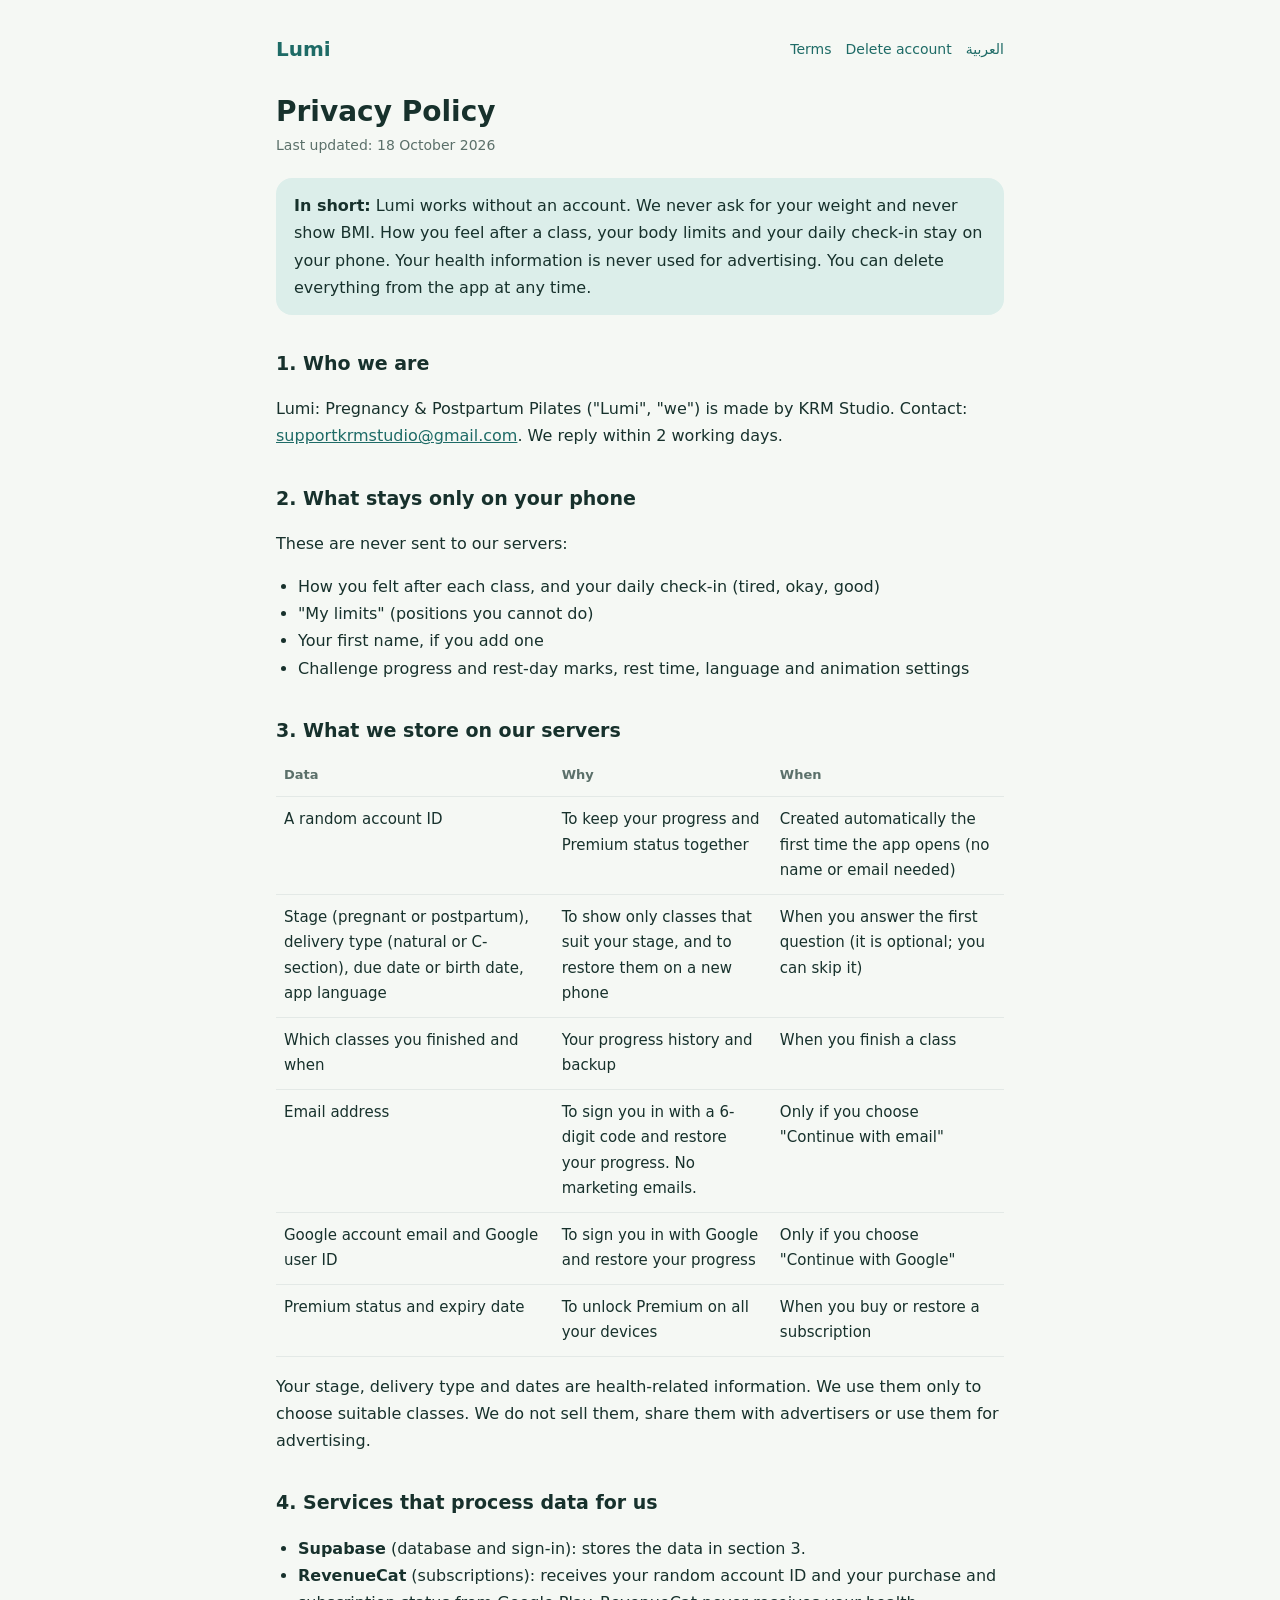
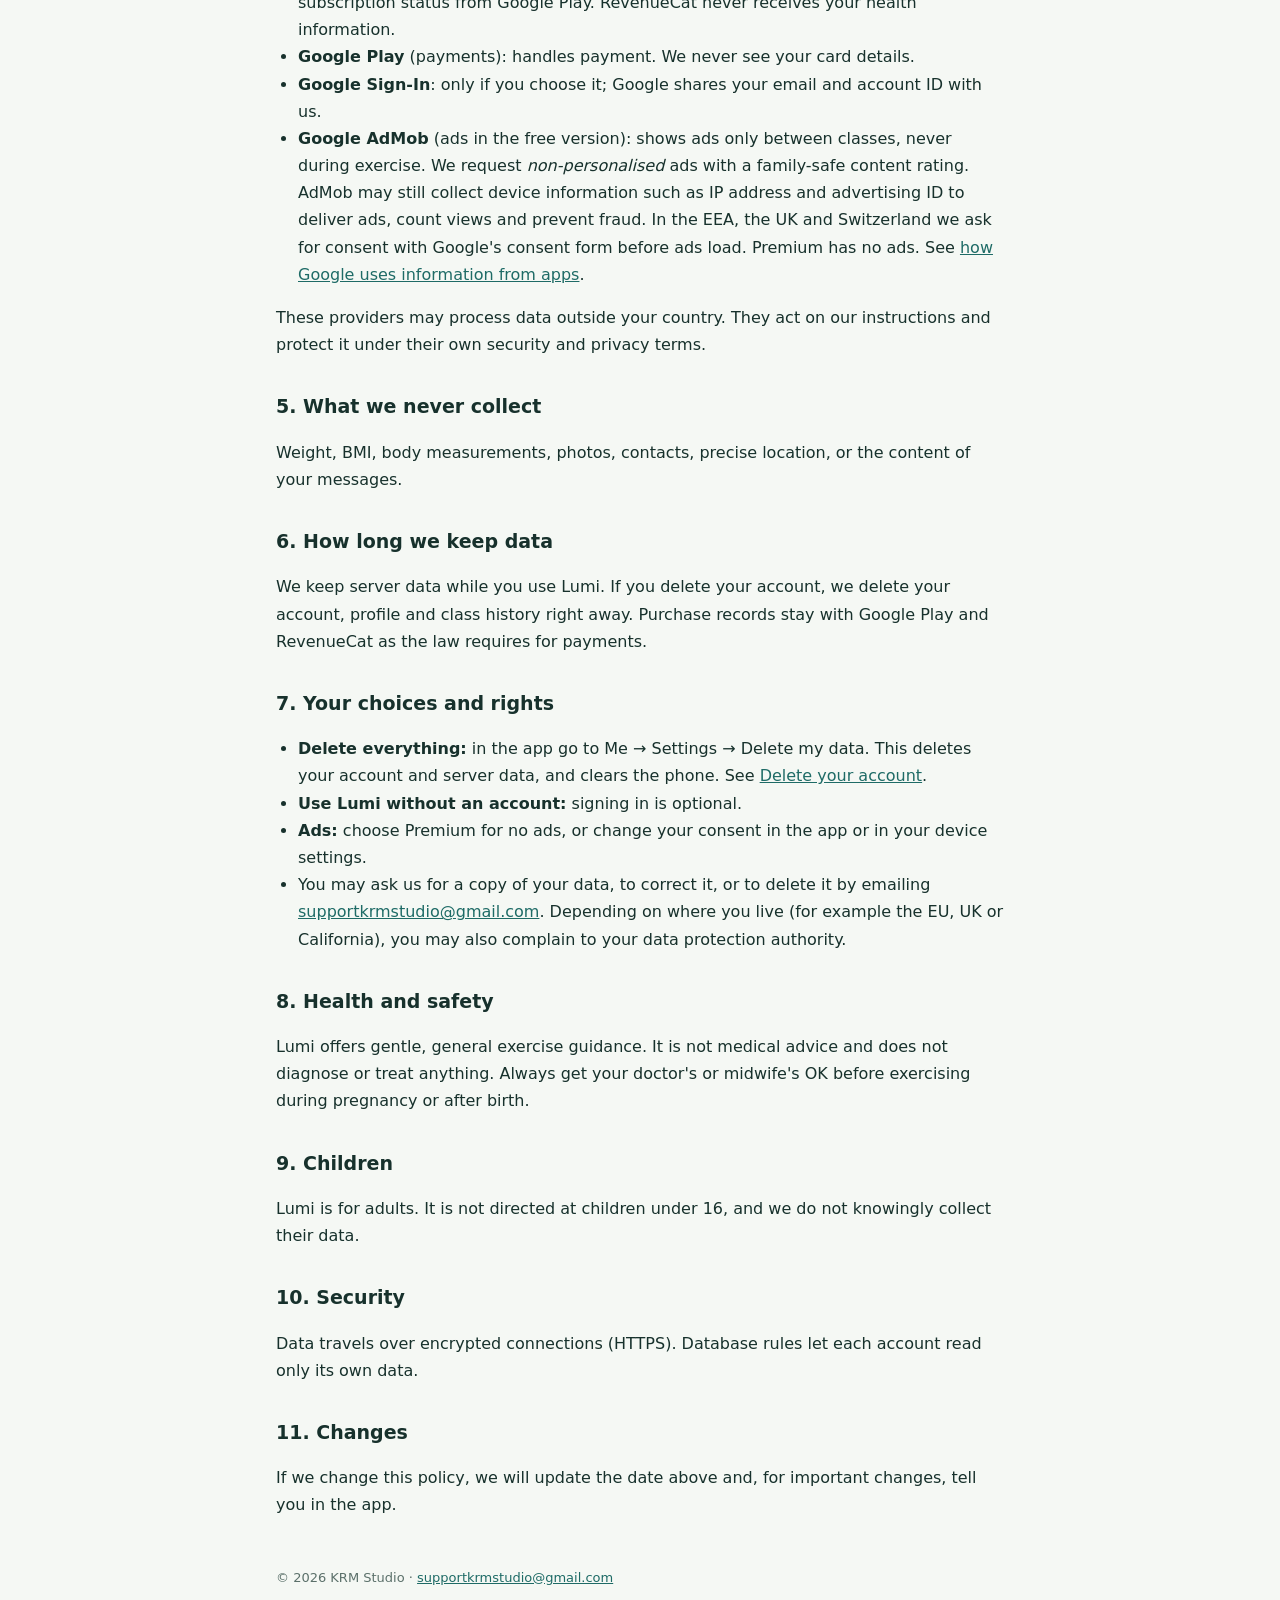
==== privacy.html @ 48ddf564 "Lumi privacy policy, terms and account deletion (en + ar) Co-Authored-By: Claude Opus 5.5 <noreply@a" ====
<!doctype html>
<html lang="en" dir="ltr">
<head>
<meta charset="utf-8">
<meta name="viewport" content="width=device-width, initial-scale=1">
<title>Lumi Privacy Policy</title>
<meta name="description" content="How Lumi: Pregnancy & Postpartum Pilates handles your data.">
<link rel="stylesheet" href="style.css">
</head>
<body>
<main>
<header>
  <a class="brand" href="./">Lumi</a>
  <nav><a href="terms.html">Terms</a><a href="delete-account.html">Delete account</a><a href="privacy-ar.html" lang="ar">العربية</a></nav>
</header>

<h1>Privacy Policy</h1>
<p class="updated">Last updated: 18 October 2026</p>

<div class="note">
  <strong>In short:</strong> Lumi works without an account. We never ask for your weight and never show BMI.
  How you feel after a class, your body limits and your daily check-in stay on your phone. Your health
  information is never used for advertising. You can delete everything from the app at any time.
</div>

<h2>1. Who we are</h2>
<p>Lumi: Pregnancy &amp; Postpartum Pilates ("Lumi", "we") is made by KRM Studio. Contact:
<a href="mailto:supportkrmstudio@gmail.com">supportkrmstudio@gmail.com</a>. We reply within 2 working days.</p>

<h2>2. What stays only on your phone</h2>
<p>These are never sent to our servers:</p>
<ul>
  <li>How you felt after each class, and your daily check-in (tired, okay, good)</li>
  <li>"My limits" (positions you cannot do)</li>
  <li>Your first name, if you add one</li>
  <li>Challenge progress and rest-day marks, rest time, language and animation settings</li>
</ul>

<h2>3. What we store on our servers</h2>
<div class="table-wrap">
<table>
  <tr><th>Data</th><th>Why</th><th>When</th></tr>
  <tr><td>A random account ID</td><td>To keep your progress and Premium status together</td><td>Created automatically the first time the app opens (no name or email needed)</td></tr>
  <tr><td>Stage (pregnant or postpartum), delivery type (natural or C-section), due date or birth date, app language</td><td>To show only classes that suit your stage, and to restore them on a new phone</td><td>When you answer the first question (it is optional; you can skip it)</td></tr>
  <tr><td>Which classes you finished and when</td><td>Your progress history and backup</td><td>When you finish a class</td></tr>
  <tr><td>Email address</td><td>To sign you in with a 6-digit code and restore your progress. No marketing emails.</td><td>Only if you choose "Continue with email"</td></tr>
  <tr><td>Google account email and Google user ID</td><td>To sign you in with Google and restore your progress</td><td>Only if you choose "Continue with Google"</td></tr>
  <tr><td>Premium status and expiry date</td><td>To unlock Premium on all your devices</td><td>When you buy or restore a subscription</td></tr>
</table>
</div>
<p>Your stage, delivery type and dates are health-related information. We use them only to choose suitable
classes. We do not sell them, share them with advertisers or use them for advertising.</p>

<h2>4. Services that process data for us</h2>
<ul>
  <li><strong>Supabase</strong> (database and sign-in): stores the data in section 3.</li>
  <li><strong>RevenueCat</strong> (subscriptions): receives your random account ID and your purchase and subscription
    status from Google Play. RevenueCat never receives your health information.</li>
  <li><strong>Google Play</strong> (payments): handles payment. We never see your card details.</li>
  <li><strong>Google Sign-In</strong>: only if you choose it; Google shares your email and account ID with us.</li>
  <li><strong>Google AdMob</strong> (ads in the free version): shows ads only between classes, never during exercise.
    We request <em>non-personalised</em> ads with a family-safe content rating. AdMob may still collect device
    information such as IP address and advertising ID to deliver ads, count views and prevent fraud. In the EEA,
    the UK and Switzerland we ask for consent with Google's consent form before ads load. Premium has no ads.
    See <a href="https://policies.google.com/technologies/partner-sites">how Google uses information from apps</a>.</li>
</ul>
<p>These providers may process data outside your country. They act on our instructions and protect it under
their own security and privacy terms.</p>

<h2>5. What we never collect</h2>
<p>Weight, BMI, body measurements, photos, contacts, precise location, or the content of your messages.</p>

<h2>6. How long we keep data</h2>
<p>We keep server data while you use Lumi. If you delete your account, we delete your account, profile and class
history right away. Purchase records stay with Google Play and RevenueCat as the law requires for payments.</p>

<h2>7. Your choices and rights</h2>
<ul>
  <li><strong>Delete everything:</strong> in the app go to Me &rarr; Settings &rarr; Delete my data. This deletes your account
    and server data, and clears the phone. See <a href="delete-account.html">Delete your account</a>.</li>
  <li><strong>Use Lumi without an account:</strong> signing in is optional.</li>
  <li><strong>Ads:</strong> choose Premium for no ads, or change your consent in the app or in your device settings.</li>
  <li>You may ask us for a copy of your data, to correct it, or to delete it by emailing
    <a href="mailto:supportkrmstudio@gmail.com">supportkrmstudio@gmail.com</a>. Depending on where you live (for
    example the EU, UK or California), you may also complain to your data protection authority.</li>
</ul>

<h2>8. Health and safety</h2>
<p>Lumi offers gentle, general exercise guidance. It is not medical advice and does not diagnose or treat
anything. Always get your doctor's or midwife's OK before exercising during pregnancy or after birth.</p>

<h2>9. Children</h2>
<p>Lumi is for adults. It is not directed at children under 16, and we do not knowingly collect their data.</p>

<h2>10. Security</h2>
<p>Data travels over encrypted connections (HTTPS). Database rules let each account read only its own data.</p>

<h2>11. Changes</h2>
<p>If we change this policy, we will update the date above and, for important changes, tell you in the app.</p>

<footer>© 2026 KRM Studio · <a href="mailto:supportkrmstudio@gmail.com">supportkrmstudio@gmail.com</a></footer>
</main>
</body>
</html>
---- style.css ----
:root {
  --bg: #f5f8f4;
  --ink: #17312c;
  --muted: #5b706a;
  --teal: #1e6b66;
  --mint: #dceeea;
  --line: #e3e9e6;
  --card: #ffffff;
}
@media (prefers-color-scheme: dark) {
  :root {
    --bg: #0f1d1b;
    --ink: #e6efec;
    --muted: #a3b8b2;
    --teal: #7cc8c1;
    --mint: #1b3330;
    --line: #26413d;
    --card: #142624;
  }
}
* { box-sizing: border-box; }
body {
  margin: 0;
  background: var(--bg);
  color: var(--ink);
  font: 16px/1.7 system-ui, -apple-system, "Segoe UI", Roboto, "Noto Sans", "Noto Naskh Arabic", sans-serif;
}
main { max-width: 760px; margin: 0 auto; padding: 32px 16px 64px; }
header { display: flex; justify-content: space-between; align-items: center; gap: 12px; flex-wrap: wrap; }
.brand { font-weight: 700; font-size: 20px; color: var(--teal); text-decoration: none; }
nav a { color: var(--teal); margin-inline-start: 14px; text-decoration: none; font-size: 14px; }
h1 { font-size: 28px; line-height: 1.3; margin: 28px 0 4px; }
h2 { font-size: 19px; margin: 32px 0 8px; }
.updated { color: var(--muted); font-size: 14px; margin: 0 0 20px; }
.card { background: var(--card); border: 1px solid var(--line); border-radius: 16px; padding: 16px 20px; margin: 16px 0; }
.note { background: var(--mint); border-radius: 16px; padding: 14px 18px; margin: 16px 0; }
table { width: 100%; border-collapse: collapse; font-size: 15px; }
th, td { text-align: start; padding: 10px 8px; border-bottom: 1px solid var(--line); vertical-align: top; }
th { color: var(--muted); font-weight: 600; font-size: 13px; }
.table-wrap { overflow-x: auto; }
a { color: var(--teal); }
footer { margin-top: 48px; color: var(--muted); font-size: 13px; }
ol, ul { padding-inline-start: 22px; }
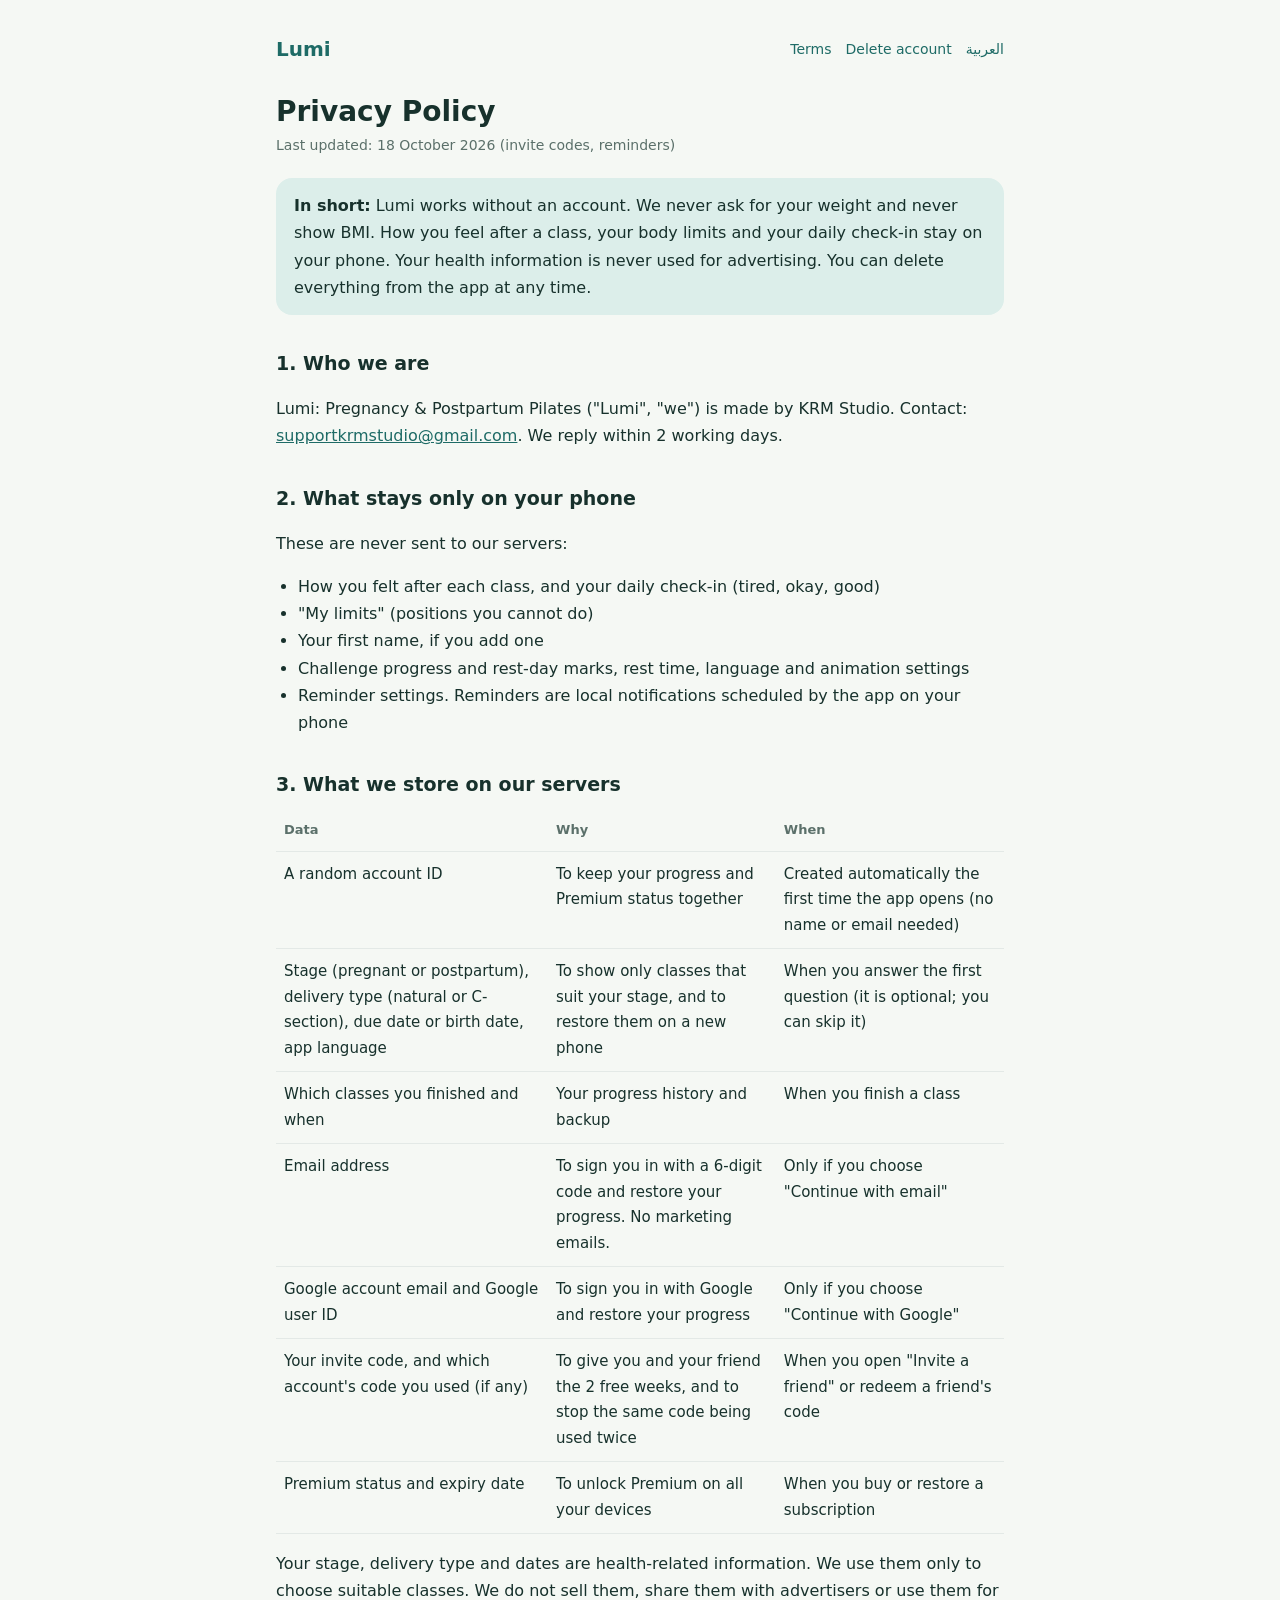
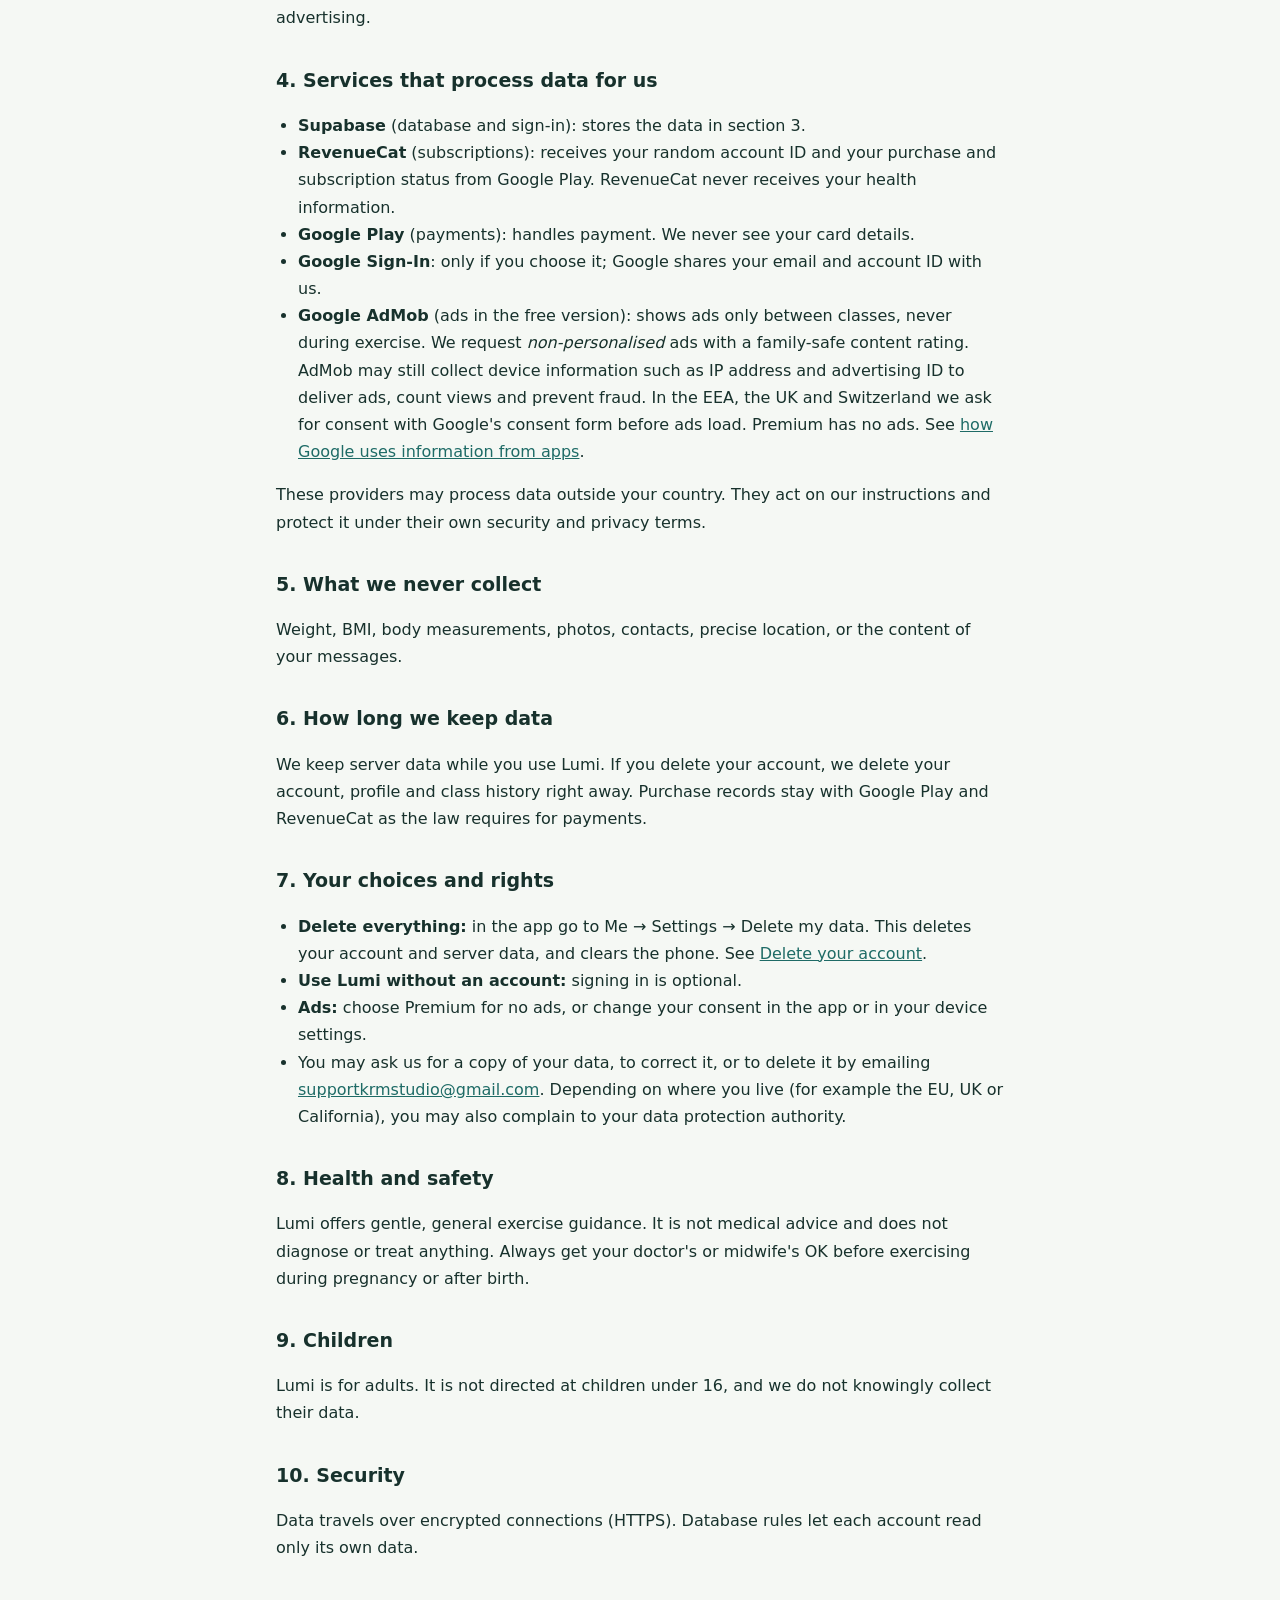
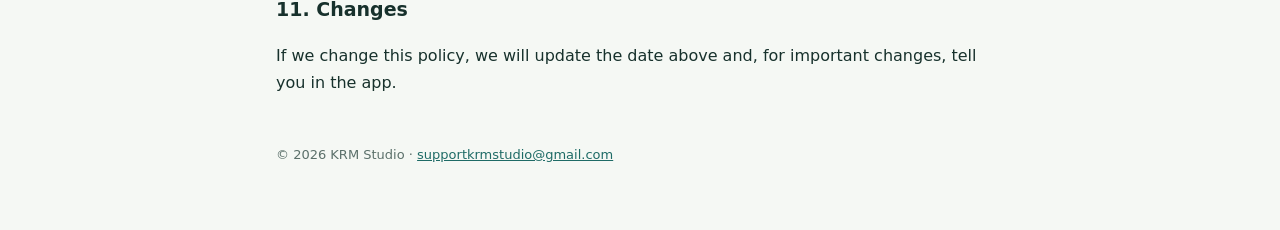
==== commit d7bba7b7: "Privacy: invite codes and local reminders Co-Authored-By: Claude Opus 5.5 <noreply@anthropic.com>" ====
--- a/privacy.html
+++ b/privacy.html
@@ -15,7 +15,7 @@
 </header>
 
 <h1>Privacy Policy</h1>
-<p class="updated">Last updated: 18 October 2026</p>
+<p class="updated">Last updated: 18 October 2026 (invite codes, reminders)</p>
 
 <div class="note">
   <strong>In short:</strong> Lumi works without an account. We never ask for your weight and never show BMI.
@@ -34,6 +34,7 @@
   <li>"My limits" (positions you cannot do)</li>
   <li>Your first name, if you add one</li>
   <li>Challenge progress and rest-day marks, rest time, language and animation settings</li>
+  <li>Reminder settings. Reminders are local notifications scheduled by the app on your phone</li>
 </ul>
 
 <h2>3. What we store on our servers</h2>
@@ -45,6 +46,7 @@
   <tr><td>Which classes you finished and when</td><td>Your progress history and backup</td><td>When you finish a class</td></tr>
   <tr><td>Email address</td><td>To sign you in with a 6-digit code and restore your progress. No marketing emails.</td><td>Only if you choose "Continue with email"</td></tr>
   <tr><td>Google account email and Google user ID</td><td>To sign you in with Google and restore your progress</td><td>Only if you choose "Continue with Google"</td></tr>
+  <tr><td>Your invite code, and which account's code you used (if any)</td><td>To give you and your friend the 2 free weeks, and to stop the same code being used twice</td><td>When you open "Invite a friend" or redeem a friend's code</td></tr>
   <tr><td>Premium status and expiry date</td><td>To unlock Premium on all your devices</td><td>When you buy or restore a subscription</td></tr>
 </table>
 </div>
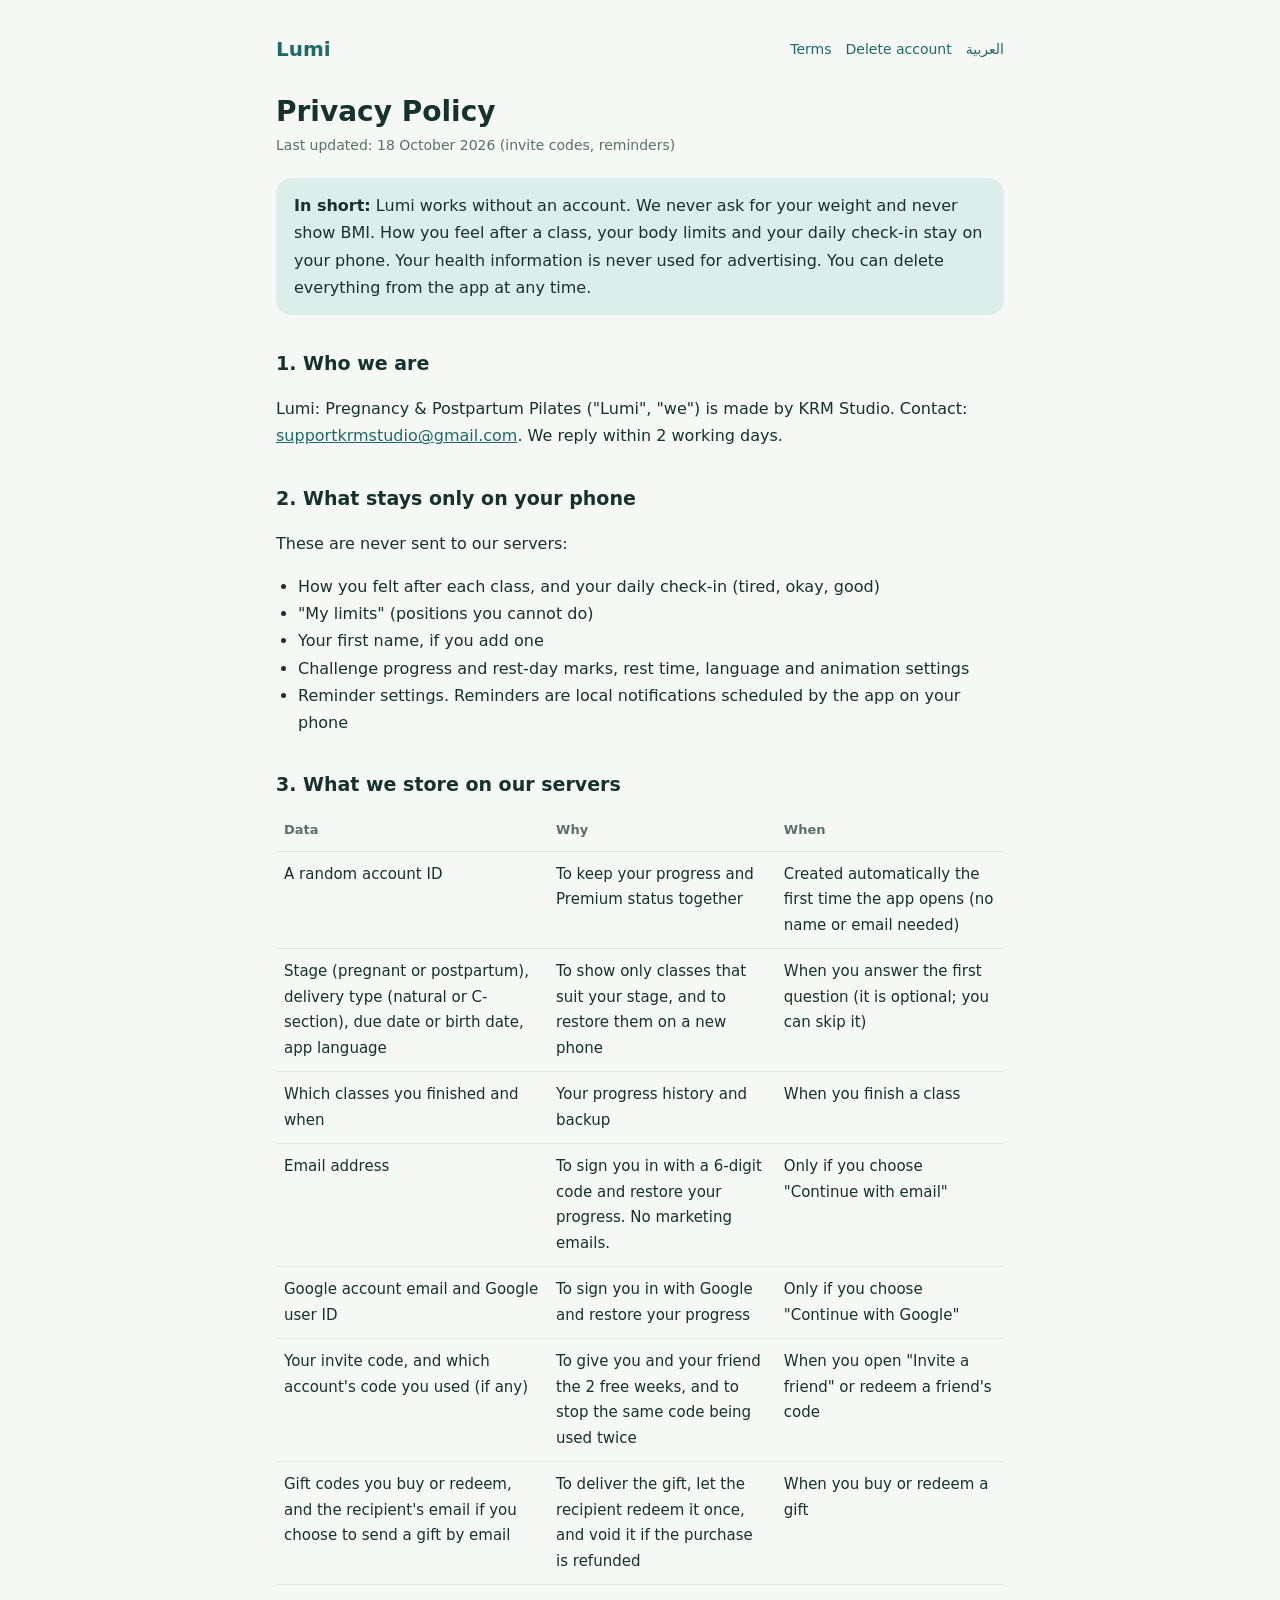
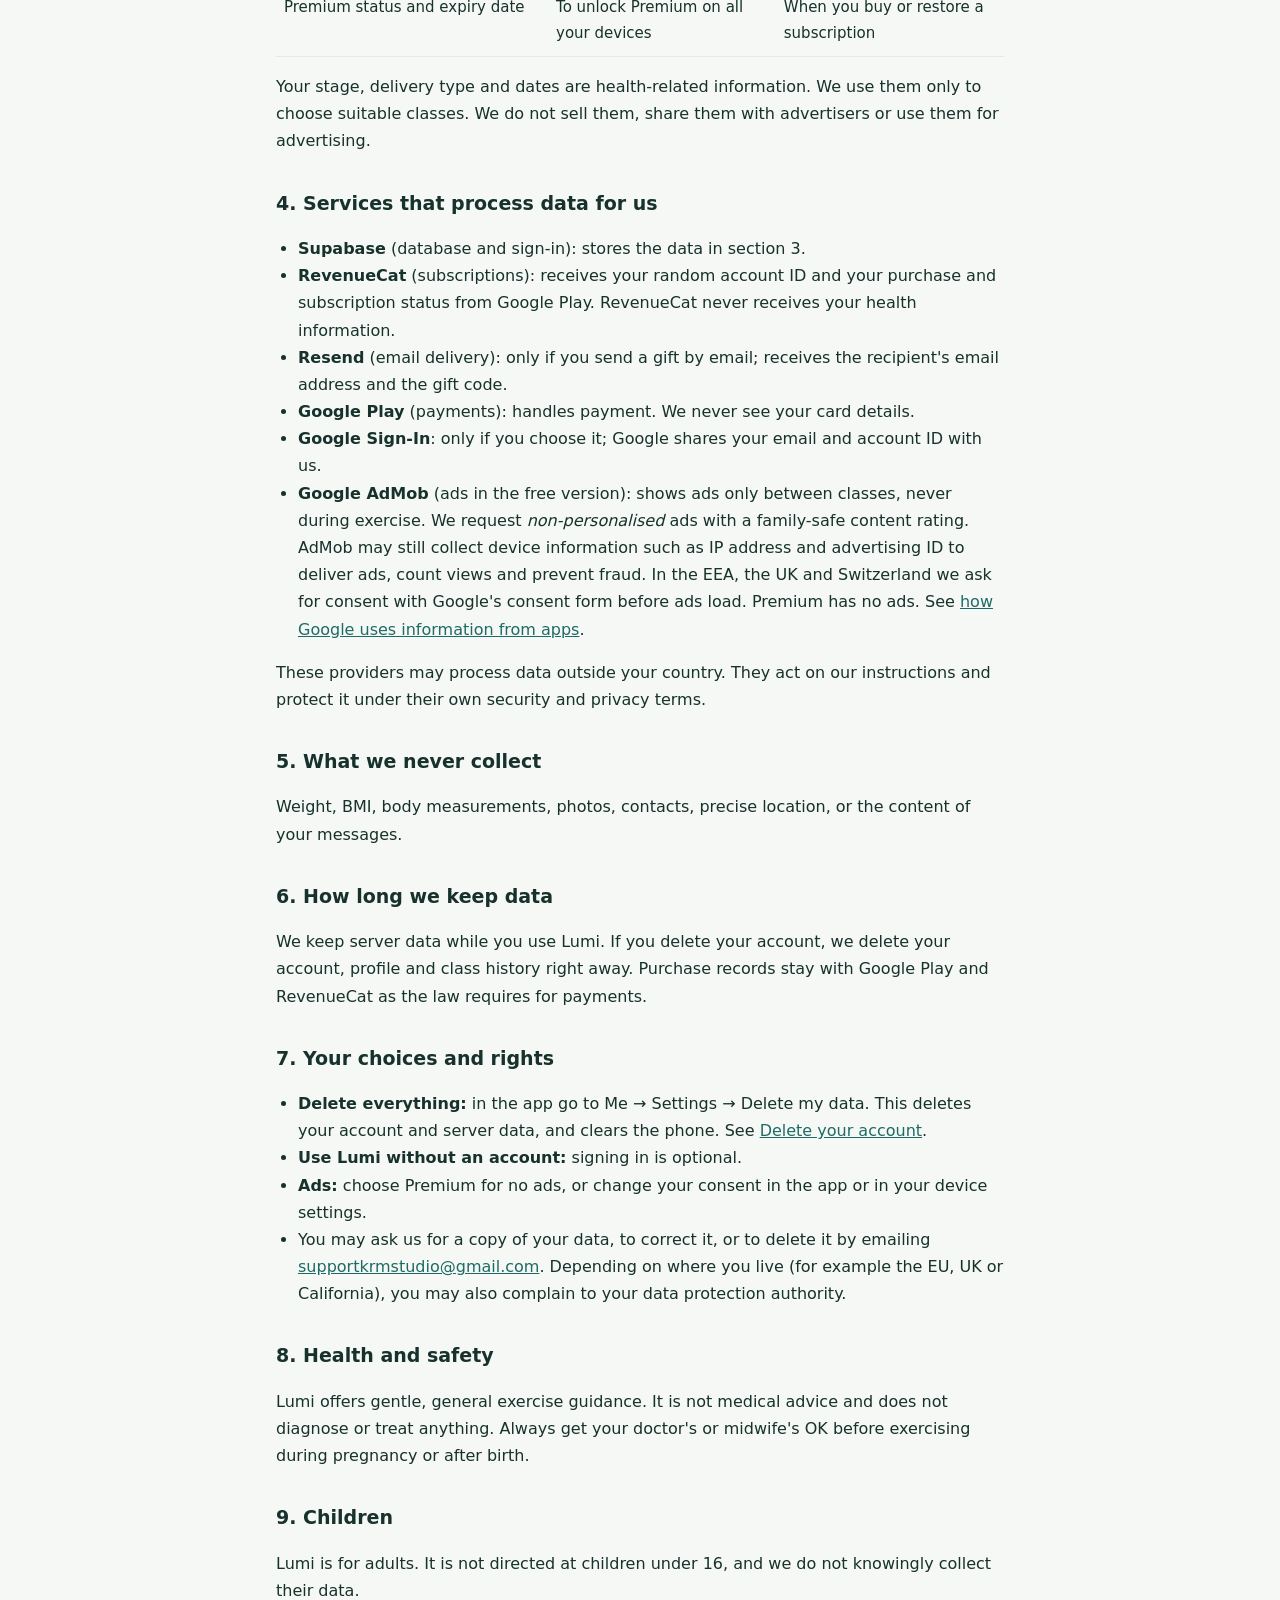
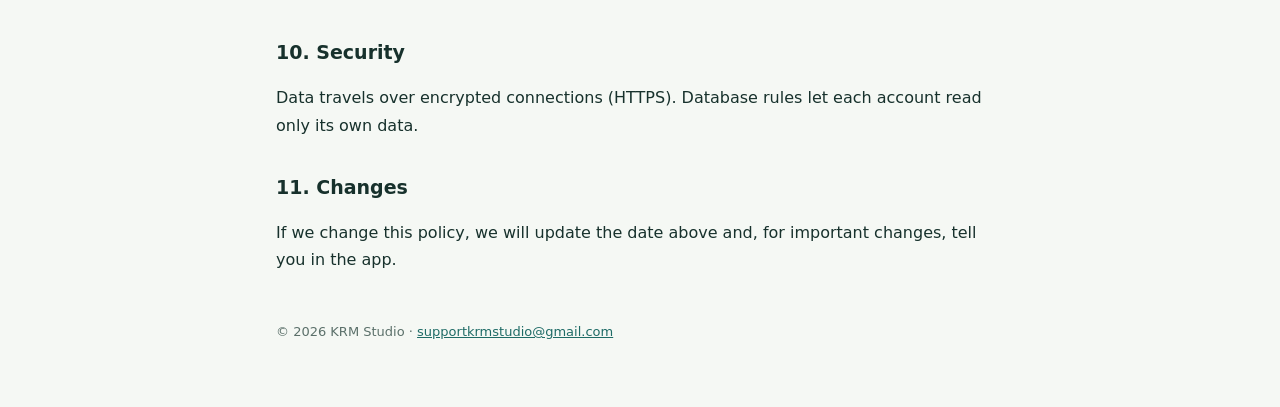
==== commit 15e13557: "Privacy: gift codes and Resend for gift emails Co-Authored-By: Claude Opus 5.5 <noreply@anthropic.co" ====
--- a/privacy.html
+++ b/privacy.html
@@ -47,6 +47,7 @@
   <tr><td>Email address</td><td>To sign you in with a 6-digit code and restore your progress. No marketing emails.</td><td>Only if you choose "Continue with email"</td></tr>
   <tr><td>Google account email and Google user ID</td><td>To sign you in with Google and restore your progress</td><td>Only if you choose "Continue with Google"</td></tr>
   <tr><td>Your invite code, and which account's code you used (if any)</td><td>To give you and your friend the 2 free weeks, and to stop the same code being used twice</td><td>When you open "Invite a friend" or redeem a friend's code</td></tr>
+  <tr><td>Gift codes you buy or redeem, and the recipient's email if you choose to send a gift by email</td><td>To deliver the gift, let the recipient redeem it once, and void it if the purchase is refunded</td><td>When you buy or redeem a gift</td></tr>
   <tr><td>Premium status and expiry date</td><td>To unlock Premium on all your devices</td><td>When you buy or restore a subscription</td></tr>
 </table>
 </div>
@@ -58,6 +59,7 @@
   <li><strong>Supabase</strong> (database and sign-in): stores the data in section 3.</li>
   <li><strong>RevenueCat</strong> (subscriptions): receives your random account ID and your purchase and subscription
     status from Google Play. RevenueCat never receives your health information.</li>
+  <li><strong>Resend</strong> (email delivery): only if you send a gift by email; receives the recipient's email address and the gift code.</li>
   <li><strong>Google Play</strong> (payments): handles payment. We never see your card details.</li>
   <li><strong>Google Sign-In</strong>: only if you choose it; Google shares your email and account ID with us.</li>
   <li><strong>Google AdMob</strong> (ads in the free version): shows ads only between classes, never during exercise.
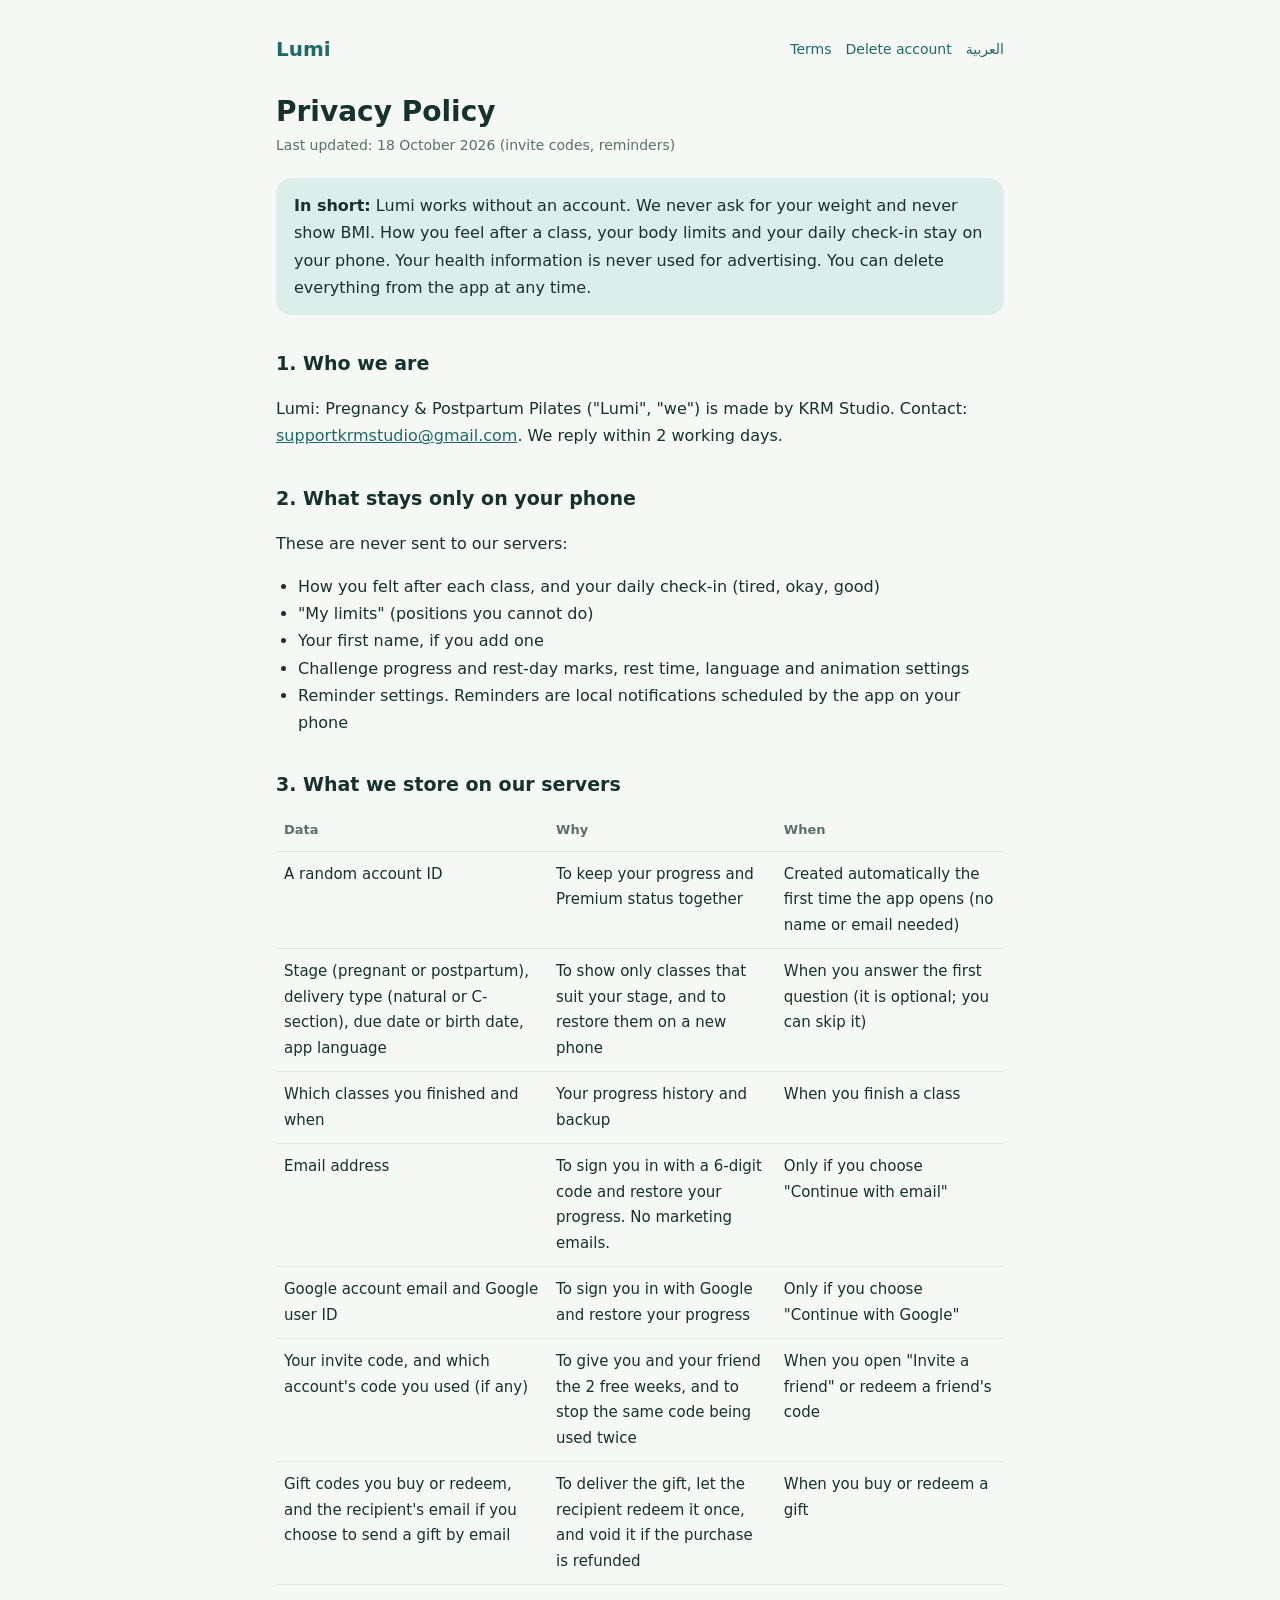
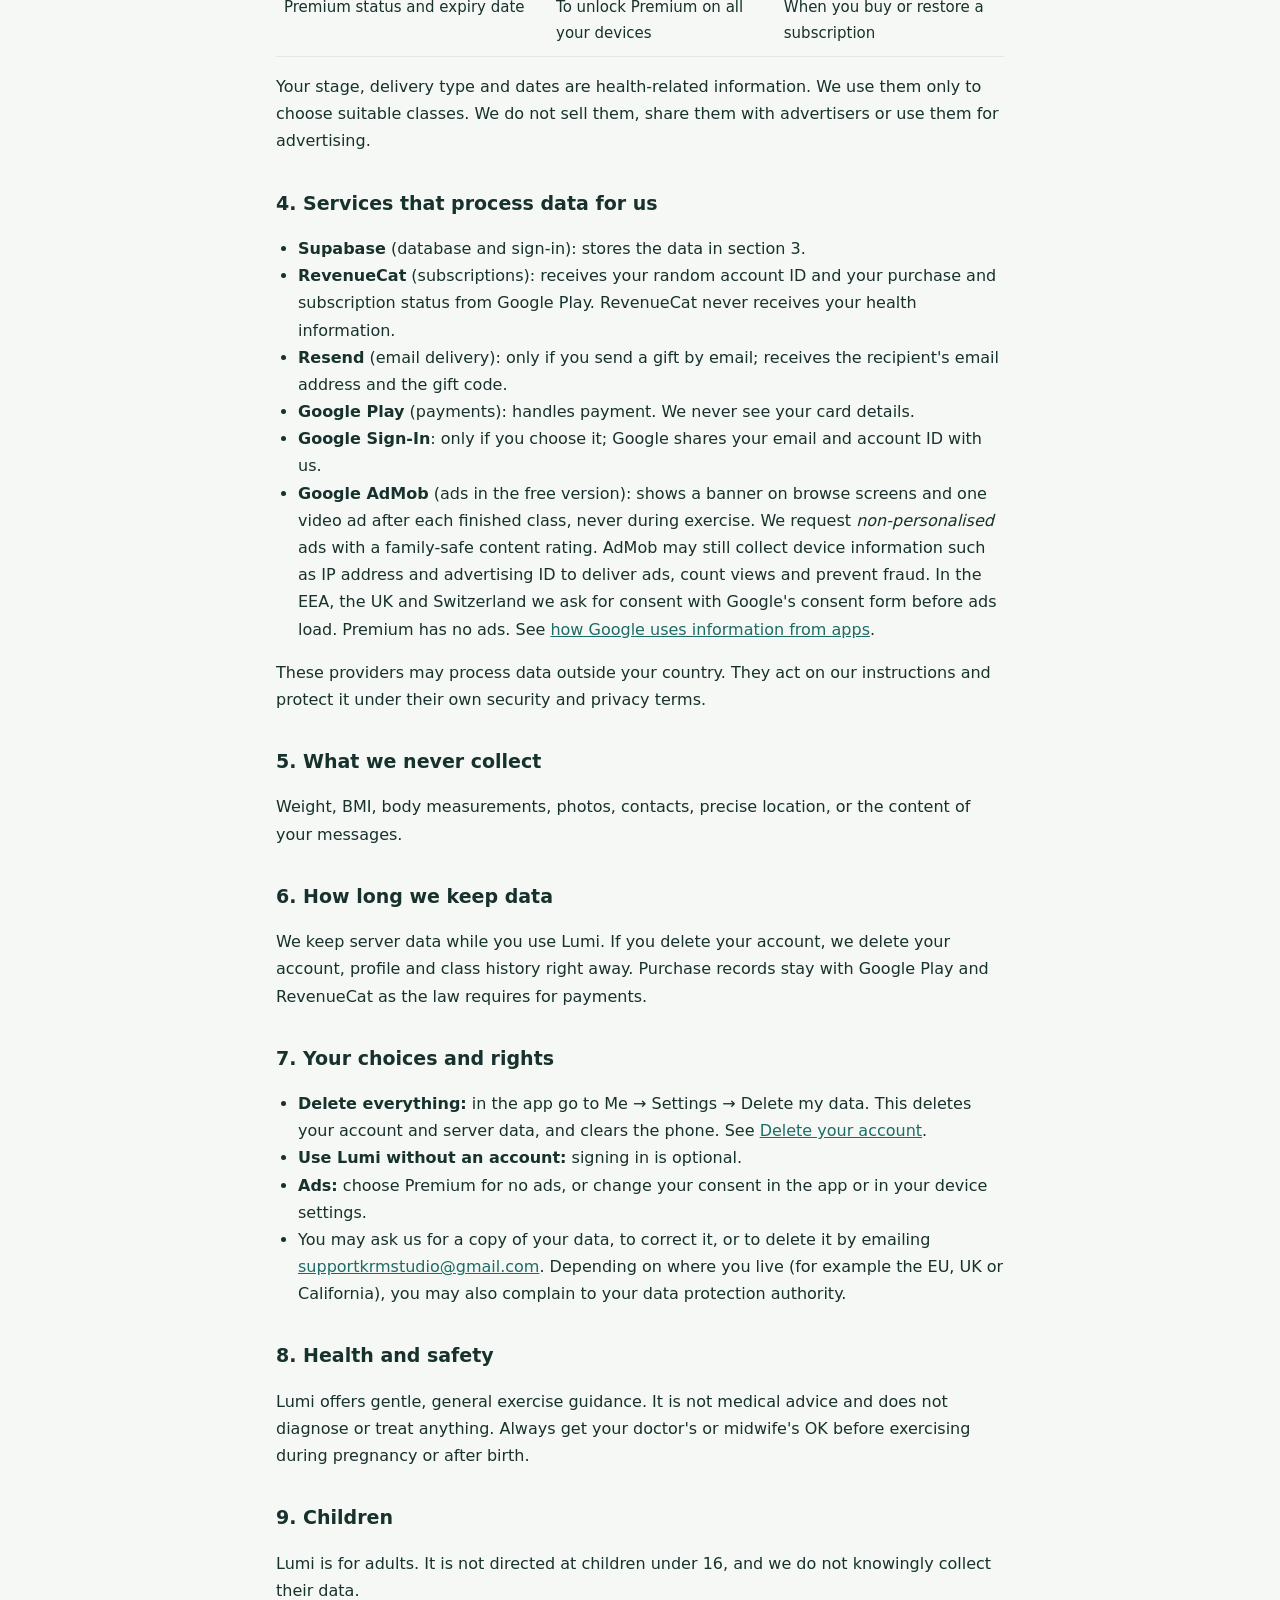
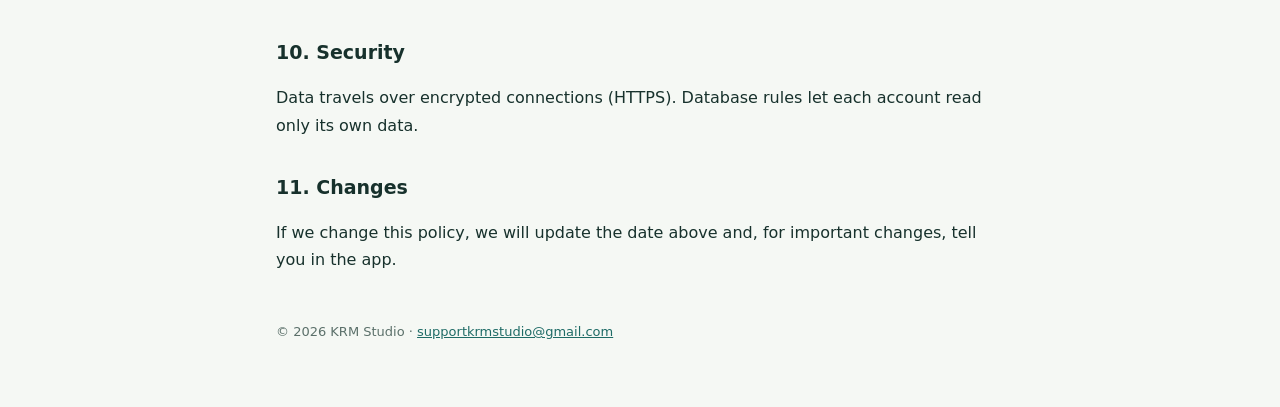
==== commit 89c18a5f: "Ads wording: banner on browse screens and a video after each class Co-Authored-By: Claude Opus 5.5 <" ====
--- a/privacy.html
+++ b/privacy.html
@@ -62,7 +62,7 @@
   <li><strong>Resend</strong> (email delivery): only if you send a gift by email; receives the recipient's email address and the gift code.</li>
   <li><strong>Google Play</strong> (payments): handles payment. We never see your card details.</li>
   <li><strong>Google Sign-In</strong>: only if you choose it; Google shares your email and account ID with us.</li>
-  <li><strong>Google AdMob</strong> (ads in the free version): shows ads only between classes, never during exercise.
+  <li><strong>Google AdMob</strong> (ads in the free version): shows a banner on browse screens and one video ad after each finished class, never during exercise.
     We request <em>non-personalised</em> ads with a family-safe content rating. AdMob may still collect device
     information such as IP address and advertising ID to deliver ads, count views and prevent fraud. In the EEA,
     the UK and Switzerland we ask for consent with Google's consent form before ads load. Premium has no ads.
